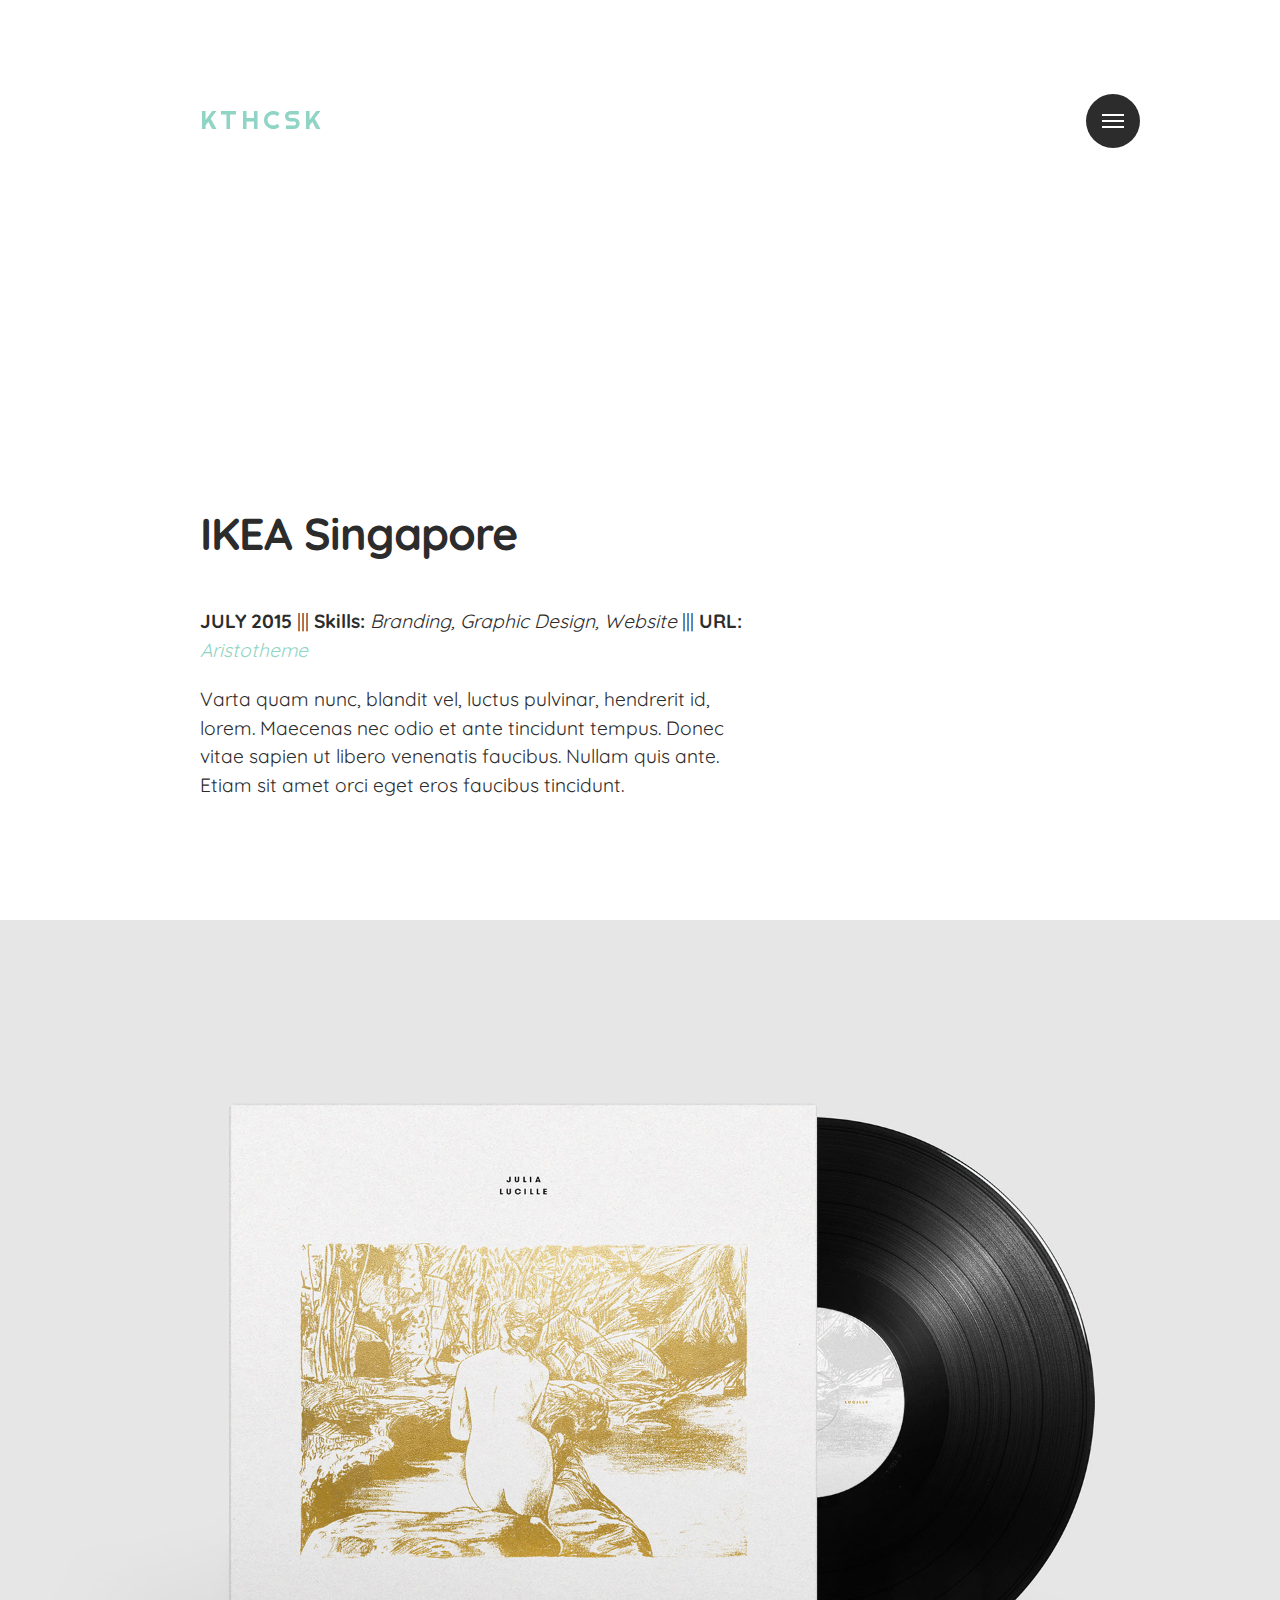
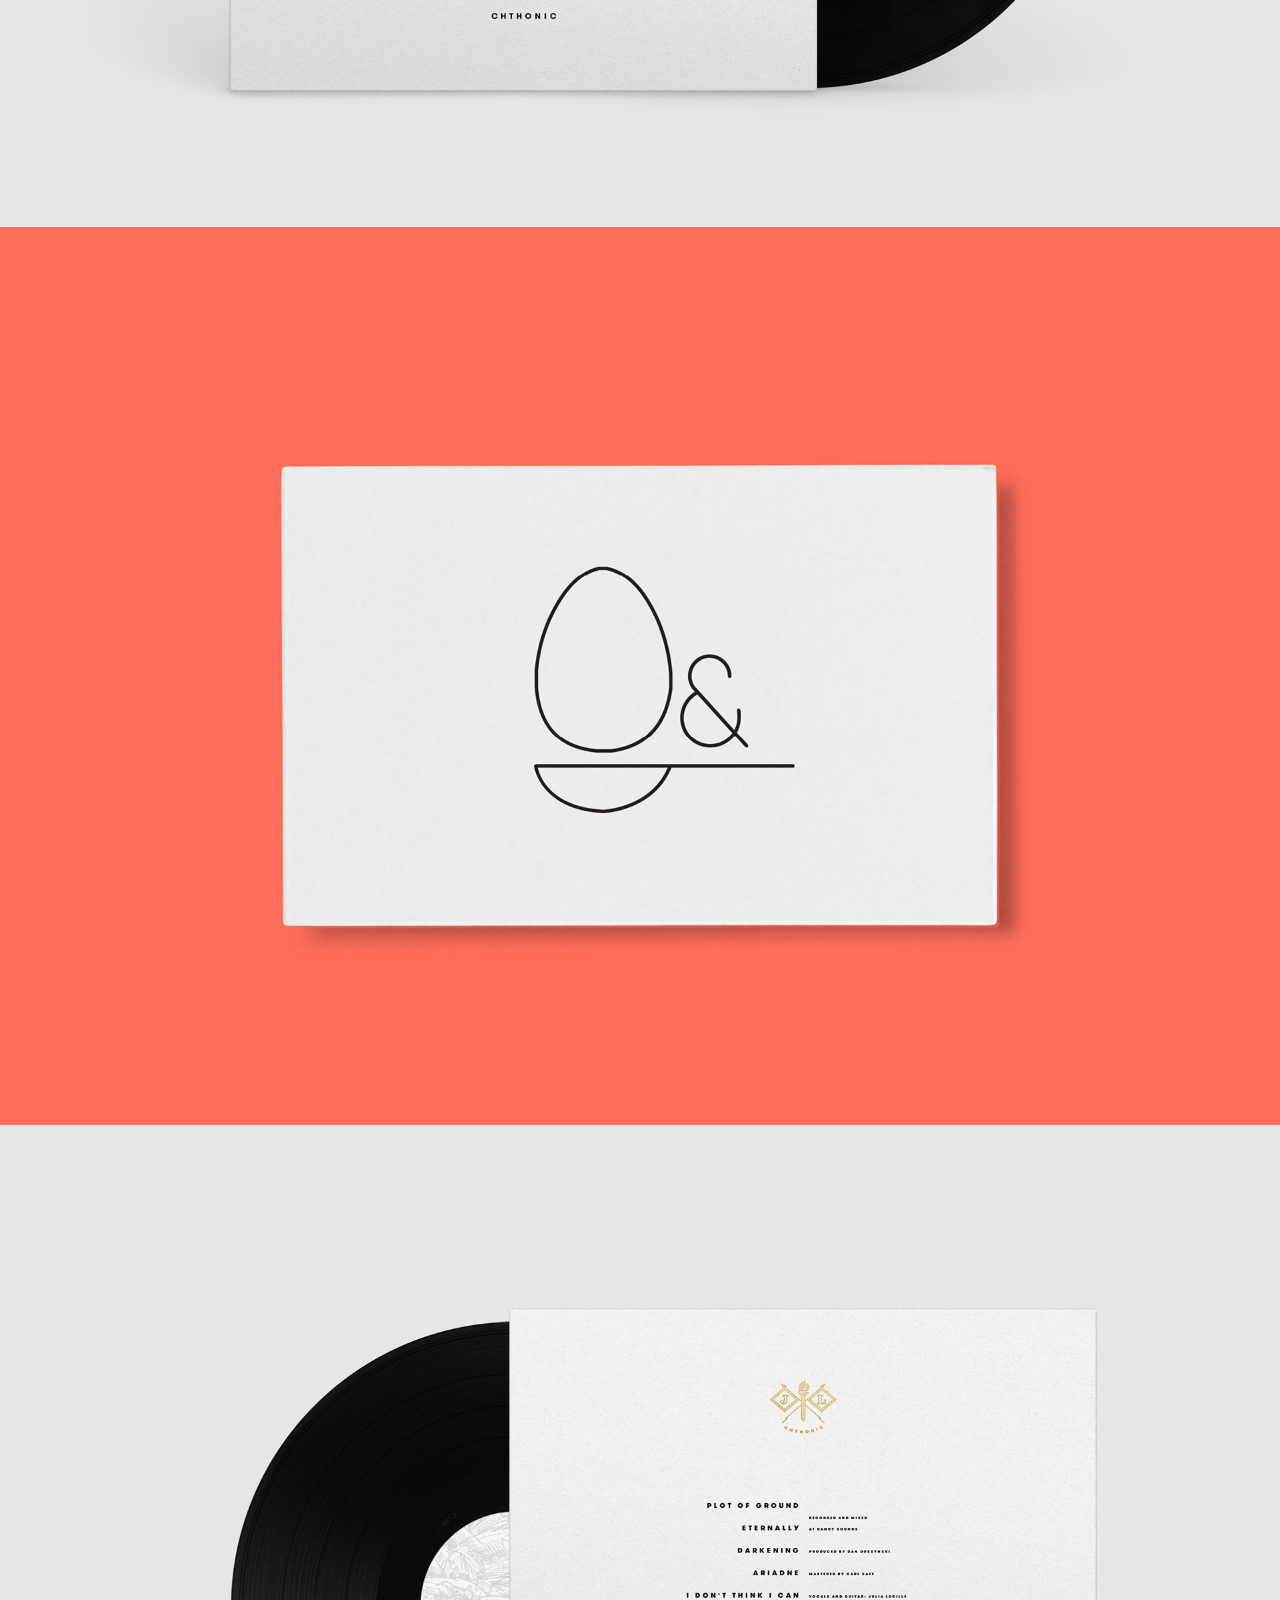
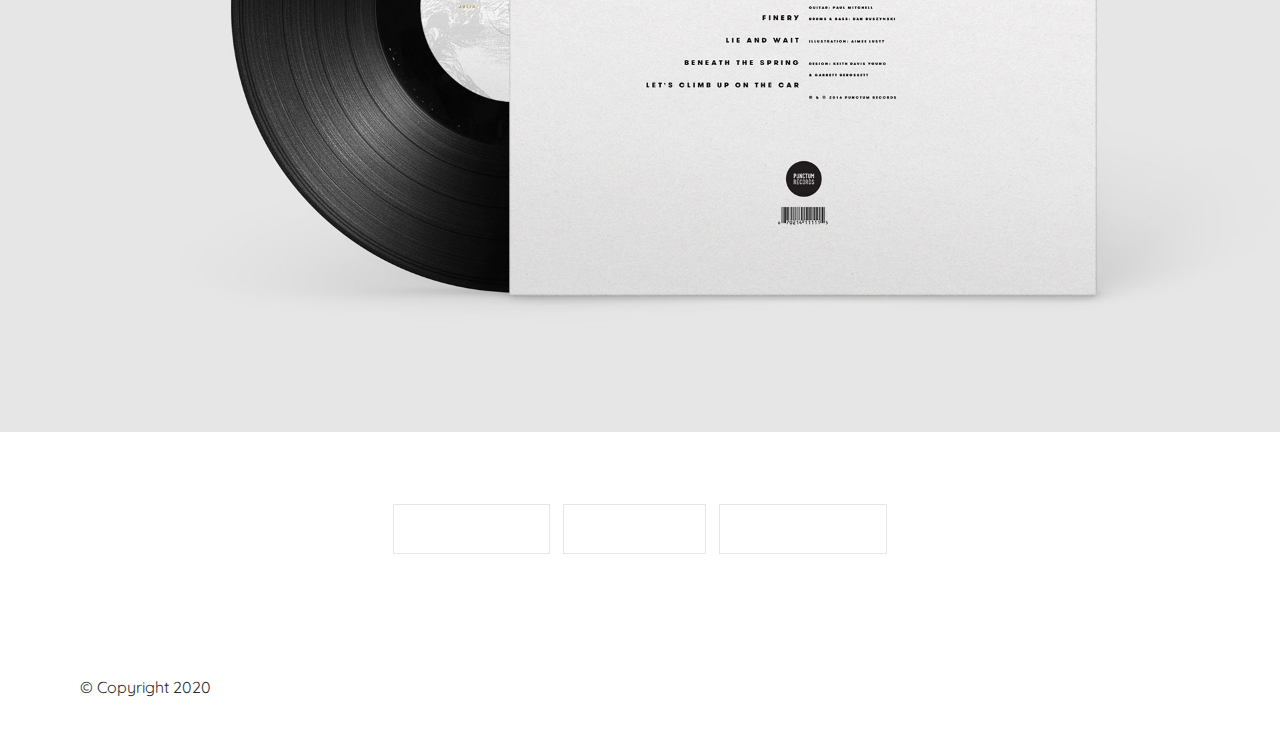
==== src/portfolio-item.html @ c55c7f25 "first commit" ====
<!DOCTYPE html>
<html lang="en" class="no-js">
<head>
<meta http-equiv="Content-Type" content="text/html; charset=utf-8" >
    <meta charset="utf-8" />
    <meta name="viewport" content="width=device-width" />
    <meta http-equiv="x-ua-compatible" content="ie=edge">
    <title>KTHCSK</title>
 
    <link rel="stylesheet" href="style.css" media="screen" />
   

    <link href='http://fonts.googleapis.com/css?family=Righteous&subset=latin,latin-ext' rel='stylesheet' type='text/css'>
    <link href='http://fonts.googleapis.com/css?family=Quicksand:300,400,700' rel='stylesheet' type='text/css'>

     <script src="../scripts/modernizr.js"></script>

</head>

<body>
    
    <a href="#cd-nav" class="cd-nav-trigger">Menu 
        <span class="cd-nav-icon"></span>

        <svg x="0px" y="0px" width="54px" height="54px" viewBox="0 0 54 54">
            <circle fill="transparent" stroke="#90D4C5" stroke-width="2" cx="27" cy="27" r="25" stroke-dasharray="157 157" stroke-dashoffset="157"></circle>
        </svg>
    </a>
        
    <div id="cd-nav" class="cd-nav">
        <div class="cd-navigation-wrapper">
            <div class="cd-half-block">


                <nav>
                    <ul class="cd-primary-nav">
                        <li><a href="index.html" class="selected">Inicio</a></li>
                        <li><a href="profile.html">Perfil</a></li>
                        <li><a href="https://drive.google.com/file/d/1GOvSmNRk6mUIWL-4ma3i3LP8NQF8wGAy/view?usp=sharing" target="_blank">Descargar CV</a></li>
                        <li><a href="#">Contacto</a></li>
                    </ul>
                </nav>
            </div><!-- .cd-half-block -->
            
            <div class="cd-half-block">
                <address>
                    <ul class="cd-contact-info">
                        <li><a href="mailto:csk.kath@gmail.com">csk.kath@gmail.com</a></li>
                        <li>+569 4041 0768</li>
                    </ul>
                    <ul class="cd-contact-socials">
                        <li><a href="https://www.linkedin.com/in/kthcsk/" target="_blank">LinkedIn</a></li>   
                        <li><a href="https://github.com/Kthcsk" target="_blank">Github</a></li>     
                    </ul>
                </address>
            </div> <!-- .cd-half-block -->
        </div> <!-- .cd-navigation-wrapper -->
    </div> <!-- .cd-nav -->

    <div class="site-container">

        <header class="site-header cf">
            <div class="site-title"><a href="index.html">KTHCSK</a></div>
            <div class="cf"></div>
        </header><!-- / .site-header -->

        <section class="site-content">

            <div class="page-desc">
                 <h1>IKEA Singapore</h1>
                <p><strong> JULY 2015</strong> ||| <strong>Skills:</strong> <i>Branding, Graphic Design, Website</i> ||| <strong>URL:</strong> <a href="#0"><i>Aristotheme</i></a></p>
                <p>Varta quam nunc, blandit vel, luctus pulvinar, hendrerit id, lorem. Maecenas nec odio et ante tincidunt tempus. Donec vitae sapien ut libero venenatis faucibus. Nullam quis ante. Etiam sit amet orci eget eros faucibus tincidunt. </p>
            </div>
            
            <article class="project">

                <div class="project-assets">
                    <div class="image">
                        <div data-picture>
                            <div data-src="../img/item-1.jpg"></div>
                            <div data-src="../img/item-1.jpg" data-media="(-webkit-min-device-pixel-ratio: 2),(min--moz-device-pixel-ratio: 2),(-o-min-device-pixel-ratio: 2/1),(min-device-pixel-ratio: 2),(min-resolution: 192dpi),(min-resolution: 2dppx)"></div>
                            <!--[if (lt IE 9) & (!IEMobile)]>
                                <div data-src="../img/item-1.jpg"></div>
                            <![endif]-->
                            <noscript>
                                <img src="../img/item-1.jpg" alt="" />
                            </noscript>
                        </div>
                    </div>
                    <div class="image">
                        <div data-picture>
                            <div data-src="../img/item-2.jpg"></div>
                            <div data-src="../img/item-2.jpg" data-media="(-webkit-min-device-pixel-ratio: 2),(min--moz-device-pixel-ratio: 2),(-o-min-device-pixel-ratio: 2/1),(min-device-pixel-ratio: 2),(min-resolution: 192dpi),(min-resolution: 2dppx)"></div>
                            <!--[if (lt IE 9) & (!IEMobile)]>
                                <div data-src="../img/item-2.jpg"></div>
                            <![endif]-->
                            <noscript>
                                <img src="../img/item-2.jpg" alt="" />
                            </noscript>
                        </div>
                    </div>
                    <div class="image">
                        <div data-picture>
                            <div data-src="../img/item-3.jpg"></div>
                            <div data-src="../img/item-3.jpg" data-media="(-webkit-min-device-pixel-ratio: 2),(min--moz-device-pixel-ratio: 2),(-o-min-device-pixel-ratio: 2/1),(min-device-pixel-ratio: 2),(min-resolution: 192dpi),(min-resolution: 2dppx)"></div>
                            <!--[if (lt IE 9) & (!IEMobile)]>
                                <div data-src="../img/item-3.jpg"></div>
                            <![endif]-->
                            <noscript>
                                <img src="../img/item-3.jpg" alt="" />
                            </noscript>
                        </div>
                    </div>
                </div>         
            </article>
   
        <!--END .site-content-->
        </section>


 
        <nav role="navigation">
            <ul class="cd-pagination animated-buttons custom-icons">
                <li class="button"><a href="#0"><i>Anterior</i></a></li>
                <li class="button-main"><a href="#0"><i>Portafolio</i></a></li>
                <li class="button"><a href="#0"><i>Siguiente</i></a></li>

            </ul>
        </nav> <!-- cd-pagination-wrapper -->
 

         <footer class="site-footer cf">
            <p class="footer-text">© Copyright 2020 </p>
        </footer>


    <!--END .site-container-->
    </div>

    <script src="../scripts/jquery-2.1.4.min.js"></script>
    <script src="../scripts/jquery.fitvids.js"></script>
    <script src="../scripts/jquery.imagesloaded.min.js"></script>
    <script src="../scripts/main.js"></script>  
 

</body>
</html>
---- src/style.css ----
html, body, div, span, applet, object, iframe, h1, h2, h3, h4, h5, h6, p, blockquote, pre, a, abbr, acronym, address, big, cite, code, del, dfn, em, font, img, ins, kbd, q, s, samp, small, strike, strong, sub, sup, tt, var, b, u, i, center, dl, dt, dd, ol, ul, li, fieldset, form, label, legend, table, caption, tbody, tfoot, thead, tr, th, td { margin: 0; padding: 0; border: 0; outline: 0; font-size: 100%; vertical-align: baseline; background: transparent; } body { line-height: 1; } ol, ul { list-style: none; } blockquote, q { quotes: none; } blockquote:before, blockquote:after, q:before, q:after { content: ''; content: none; } :focus { outline: 0; } ins { text-decoration: none; } del { text-decoration: line-through; } table { border-collapse: collapse; border-spacing: 0; }

.cf:before, .cf:after { content: " "; display: table; } .cf:after { clear: both; }

/*=================================*/
/* Main Styles
/*=================================*/

* { box-sizing: border-box; }
html {
    font-family: sans-serif; /* 1 */
    -ms-text-size-adjust: 100%; /* 2 */
    -webkit-text-size-adjust: 100%; /* 2 */
}
body {
    background: #FFFFFF;
    color: #2c2c2c;
    font-family: 'quicksand', Arial, sans-serif;
    font-size: 18px;
    line-height: 1.65;
    opacity: 0;
    overflow-x: hidden;
    transition: opacity 0.25s ease-in 0.1s;
    word-wrap: break-word;
    -webkit-text-size-adjust: none;
}
body.loaded,
.no-js body {
    opacity: 1;
}
a, a:visited {
    color: #90D4C5;
    text-decoration: none;
    transition: color 0.1s ease-in-out;
}
a:hover, a:active {
    color: #2c2c2c;
    text-decoration: none;
}

h1,h2,h3 {
    font-weight: bold;
    line-height: 1.5;
}
h1 {
    font-size: 2.2rem;
    letter-spacing: -1px;
    margin: 0 0 40px;
}

h2 {
    font-size: 1.8rem;
    margin: 0;
}

h3 {
    font-size: 1.4rem;
}

h4 {
    font-size: 1.2rem;
}

h5 {
    font-size: 1rem;
}

h6 {
    font-size: .8rem;
}

h3,
h4,
h5,
h6 {
    text-transform: uppercase;
    margin: 0 0 10px;
}
h4,
h5,
h6 {
   font-weight: normal;
}
p,li {
    font-weight: 400;
    font-size: 1.2rem;
    line-height: 1.5;
    margin: 0 0 20px;
}
small {
    font-weight: 300;
    font-size: 1rem;
    color: #747474
}
img {
    height: auto;
    max-width: 100%;
    vertical-align: bottom;
}

hr{
    border: 0;
    height: 4px;
    margin: 40px 0;
    background: #000;
}

pre,
code,
samp {
    font-family: "quicksand", Consolas, monospace;
    font-size: inherit;
}

pre,
code {
    background-color: #eee;
    border-radius: 3px;
}

pre {
    margin-top: 0;
    margin-bottom: 1rem;
    overflow-x: scroll;
    padding: 1rem;
}

.example {
  border-bottom-left-radius: 0;
  border-bottom-right-radius: 0;
  background-color: #fafafa;
  position: relative;
  padding: 2rem 1rem;
}

.example-title {
  position: absolute;
  top: 0;
  right: 0;
  background-color: #eee;
  padding: 0 1rem;
  border-top-right-radius: 3px;
  border-bottom-left-radius: 3px;
}
.example + pre {
  border-top-left-radius: 0;
  border-top-right-radius: 0;
  /*border: 1px solid #ccc;*/
  /*border-top: 0;*/
}
pre {
  margin-bottom: 2rem;
}

/*===== Titles =====*/
.site-title {
    font-family: 'Righteous',helvetica,sans-serif;
    font-size: 26px;
    color: #90D4C5;
    line-height: 1.5em;
    position: relative;
    z-index: 12;
    letter-spacing: 4px;
    margin-bottom: 120px;
}
.site-title a {
    position: fixed;
}
.site-title a,
.site-title a:visited { color: #90D4C5; }
.site-title a:hover,
.site-title a:active {
    color: #90D4C5;
    opacity: 0.8;
}
.site-title div { display: inline; }
.site-tagline {
    clear: both;
    margin-bottom: 40px;
    width: 100%;
}
.site-tagline p {
    color: #2c2c2c;
    font-size: 21px;
    text-align: left;
    width: 90%;
}
.site-tagline a,
.site-tagline a:visited { color: #90D4C5; }
.site-tagline a:hover {
    color: #2c2c2c;
}
/*=================================*/
/* Language Styles
/*=================================*/
.languages {
    position: relative;
    z-index: 1;
    float: right;
    -webkit-transition: -webkit-transform 0.5s;
    -moz-transition: -moz-transform 0.5s;
    transition: transform 0.5s;
}
.languages ul {
    list-style: none;
    margin: 0;
    padding: 0;
}
.languages ul li {
    display: inline-block;
    margin: 0;
}
.languages ul li a {
    color: #8e8e8e;
    font-weight: bold;
    font-size: 14px;
    line-height: 14px;
}
.languages ul li a:hover {
    color: #90D4C5; 
}

.languages ul li.active a {
    color: #2c2c2c;
}
/*=================================*/
/* Navigation Styles
/*=================================*/
.cd-nav-trigger {
    position: fixed;
    z-index: 999;
    right: 20px;
    top: 34px;
    height: 54px;
    width: 54px;
    background-color: #2c2c2c;
    border-radius: 50%;
    /* image replacement */
    overflow: hidden;
    text-indent: 100%;
    white-space: nowrap;
    -webkit-transition: -webkit-transform 0.5s;
    -moz-transition: -moz-transform 0.5s;
    transition: transform 0.5s;
}
.cd-nav-trigger .cd-nav-icon {
    /* icon created in CSS */
    position: absolute;
    z-index: 12;
    left: 50%;
    top: 50%;
    bottom: auto;
    right: auto;
    -webkit-transform: translateX(-50%) translateY(-50%);
    -moz-transform: translateX(-50%) translateY(-50%);
    -ms-transform: translateX(-50%) translateY(-50%);
    -o-transform: translateX(-50%) translateY(-50%);
    transform: translateX(-50%) translateY(-50%);
    width: 22px;
    height: 2px;
    background-color: #ffffff;
}
.cd-nav-trigger .cd-nav-icon::before, .cd-nav-trigger .cd-nav-icon:after {
    /* upper and lower lines of the menu icon */
    content: '';
    position: absolute;
    top: 0;
    right: 0;
    width: 100%;
    height: 100%;
    background-color: inherit;
    /* Force Hardware Acceleration in WebKit */
    -webkit-transform: translateZ(0);
    -moz-transform: translateZ(0);
    -ms-transform: translateZ(0);
    -o-transform: translateZ(0);
    transform: translateZ(0);
    -webkit-backface-visibility: hidden;
    backface-visibility: hidden;
    -webkit-transition: -webkit-transform 0.5s, width 0.5s, top 0.3s;
    -moz-transition: -moz-transform 0.5s, width 0.5s, top 0.3s;
    transition: transform 0.5s, width 0.5s, top 0.3s;
}
.cd-nav-trigger .cd-nav-icon::before {
    -webkit-transform-origin: right top;
    -moz-transform-origin: right top;
    -ms-transform-origin: right top;
    -o-transform-origin: right top;
    transform-origin: right top;
    -webkit-transform: translateY(-6px);
    -moz-transform: translateY(-6px);
    -ms-transform: translateY(-6px);
    -o-transform: translateY(-6px);
    transform: translateY(-6px);
}
.cd-nav-trigger .cd-nav-icon::after {
    -webkit-transform-origin: right bottom;
    -moz-transform-origin: right bottom;
    -ms-transform-origin: right bottom;
    -o-transform-origin: right bottom;
    transform-origin: right bottom;
    -webkit-transform: translateY(6px);
    -moz-transform: translateY(6px);
    -ms-transform: translateY(6px);
    -o-transform: translateY(6px);
    transform: translateY(6px);
}
.no-touch .cd-nav-trigger:hover .cd-nav-icon::after {
    top: 2px;
}
.no-touch .cd-nav-trigger:hover .cd-nav-icon::before {
    top: -2px;
}
.cd-nav-trigger svg {
    position: absolute;
    top: 0;
    left: 0;
}
.cd-nav-trigger circle {
    /* circle border animation */
    -webkit-transition: stroke-dashoffset 0.4s 0s;
    -moz-transition: stroke-dashoffset 0.4s 0s;
    transition: stroke-dashoffset 0.4s 0s;
}
.navigation-is-open .cd-nav-trigger {
    /* rotate trigger when navigation becomes visible */
    -webkit-transform: rotate(180deg);
    -moz-transform: rotate(180deg);
    -ms-transform: rotate(180deg);
    -o-transform: rotate(180deg);
    transform: rotate(180deg);
}
.navigation-is-open .cd-nav-trigger .cd-nav-icon::after,
.navigation-is-open .cd-nav-trigger .cd-nav-icon::before {
    /* animate arrow --> from hamburger to arrow */
    width: 50%;
    -webkit-transition: -webkit-transform 0.5s, width 0.5s;
    -moz-transition: -moz-transform 0.5s, width 0.5s;
    transition: transform 0.5s, width 0.5s;
}
.navigation-is-open .cd-nav-trigger .cd-nav-icon::before {
    -webkit-transform: rotate(45deg);
    -moz-transform: rotate(45deg);
    -ms-transform: rotate(45deg);
    -o-transform: rotate(45deg);
    transform: rotate(45deg);
}
.navigation-is-open .cd-nav-trigger .cd-nav-icon::after {
    -webkit-transform: rotate(-45deg);
    -moz-transform: rotate(-45deg);
    -ms-transform: rotate(-45deg);
    -o-transform: rotate(-45deg);
    transform: rotate(-45deg);
}
.no-touch .navigation-is-open .cd-nav-trigger:hover .cd-nav-icon::after, .no-touch .navigation-is-open .cd-nav-trigger:hover .cd-nav-icon::before {
    top: 0;
}
.navigation-is-open .cd-nav-trigger circle {
    stroke-dashoffset: 0;
    -webkit-transition: stroke-dashoffset 0.4s 0.3s;
    -moz-transition: stroke-dashoffset 0.4s 0.3s;
    transition: stroke-dashoffset 0.4s 0.3s;
}
.cd-nav {
    position: fixed;
    z-index: 12;
    top: 0;
    left: 0;
    height: 100%;
    width: 100%;
    background-color: #2c2c2c;
    visibility: hidden;
    -webkit-transition: visibility 0s 0.7s;
    -moz-transition: visibility 0s 0.7s;
    transition: visibility 0s 0.7s;
}
.cd-nav .cd-navigation-wrapper {
    /* all navigation content */
    padding: 20px;
    height: 100%;
    overflow-y: auto;
    -webkit-overflow-scrolling: touch;
   
    /* Force Hardware Acceleration in WebKit */
    -webkit-transform: translateZ(0);
    -moz-transform: translateZ(0);
    -ms-transform: translateZ(0);
    -o-transform: translateZ(0);
    transform: translateZ(0);
    -webkit-backface-visibility: hidden;
    backface-visibility: hidden;
    -webkit-transform: translateX(-50%);
    -moz-transform: translateX(-50%);
    -ms-transform: translateX(-50%);
    -o-transform: translateX(-50%);
    transform: translateX(-50%);
    -webkit-transition: -webkit-transform 0.7s;
    -moz-transition: -moz-transform 0.7s;
    transition: transform 0.7s;
    -webkit-transition-timing-function: cubic-bezier(0.86, 0.01, 0.77, 0.78);
    -moz-transition-timing-function: cubic-bezier(0.86, 0.01, 0.77, 0.78);
    transition-timing-function: cubic-bezier(0.86, 0.01, 0.77, 0.78);
}
.navigation-is-open .cd-nav {
    visibility: visible;
    -webkit-transition: visibility 0s 0s;
    -moz-transition: visibility 0s 0s;
    transition: visibility 0s 0s;
}
.navigation-is-open .cd-nav .cd-navigation-wrapper {
    -webkit-transform: translateX(0);
    -moz-transform: translateX(0);
    -ms-transform: translateX(0);
    -o-transform: translateX(0);
    transform: translateX(0);
    -webkit-transition: -webkit-transform 0.5s;
    -moz-transition: -moz-transform 0.5s;
    transition: transform 0.5s;
    -webkit-transition-timing-function: cubic-bezier(0.82, 0.01, 0.77, 0.78);
    -moz-transition-timing-function: cubic-bezier(0.82, 0.01, 0.77, 0.78);
    transition-timing-function: cubic-bezier(0.82, 0.01, 0.77, 0.78);
}
 
.cd-nav .cd-primary-nav {
    margin-top: 90px;
}
.cd-nav .cd-primary-nav a {
    font-size: 21px;
    display: inline-block;
}
.cd-nav .cd-primary-nav a.selected {
    color: #ffffff;
}
.no-touch .cd-nav .cd-primary-nav a:hover {
    color: #ffffff;
}
.cd-nav .cd-contact-info {
    margin-top: 20px;
    margin-bottom: 20px;
}
.cd-nav .cd-contact-info li {
    margin-bottom: 0.5em;
    line-height: 1.2;
    color: rgba(255, 255, 255, 0.3);
}
.cd-nav .cd-contact-info a {
    color: #ffffff;
    color: rgba(255, 255, 255, 0.3);
}
.cd-nav .cd-contact-info a:hover {
    color: #ffffff;
    color: rgba(255, 255, 255, 1);
}
.cd-nav .cd-contact-info span {
    display: block;
}
.cd-nav .cd-contact-info li, 
.cd-nav .cd-contact-info a, 
.cd-nav .cd-contact-info span {
    font-size: 18px;
}

.cd-nav .cd-contact-socials li {
    line-height: 1.8;
}
.cd-nav .cd-contact-socials a {
    color: rgba(255, 255, 255, 0.3);
    text-transform: uppercase;
    letter-spacing: 2px;
    font-size: 16px
}
.cd-nav .cd-contact-socials a:hover {
    color: #fff;
}
.no-js main {
    height: auto;
    overflow: visible;
}

.no-js .cd-nav {
    position: static;
    visibility: visible;
}
.no-js .cd-nav .cd-navigation-wrapper {
    height: auto;
    overflow: visible;
    padding: 100px 5%;
    -webkit-transform: translateX(0);
    -moz-transform: translateX(0);
    -ms-transform: translateX(0);
    -o-transform: translateX(0);
    transform: translateX(0);
}
/*===== Projects Feed =====*/
.projects-feed {
    clear: both;
}
.projects-feed .project {
    background: #fff;
    opacity: 0;
    overflow: hidden;
    position: relative;
    transition: opacity 0.25s ease-in 0.1s;
    width: 100%;
}
.no-js .projects-feed .project,
.projects-feed .loaded {
    opacity: 1;
}
.projects-feed .project .overlay {
    background: #ffffff;
    background: rgba(255, 255, 255, 0.6);
    height: 100%;
    opacity: 0;
    position: absolute;
    top: 0; right: 0; bottom: 0; left: 0;
    -webkit-transition: opacity 0.15s ease-in-out;
    transition: opacity 0.15s ease-in-out;
    width: 100%;
}
.no-touch .projects-feed .project a:hover .overlay {
    opacity: 1;
}
.projects-feed .project-content-container {
    position: relative;
    width: 100%;
    padding-bottom: 100%;
}
.projects-feed .project-content-container::before {
    border-left: 22px solid transparent;
    border-right: 22px solid transparent;
    border-bottom: 22px solid #fff;
    content: '';
    display: block;
    height: 0;
    margin: auto;
    position: absolute;
    top: -22px; left: 0; right: 0;
    width: 0;
}
.projects-feed .project-content {
    position: absolute;
    top: 0; right: 0; bottom: 0; left: 0;
    padding: 20px;
}
.table {
    display: table;
    height: 100%;
    width: 100%;
}
.table-cell {
    display: table-cell;
    height: 100%;
    width: 100%;
    vertical-align: middle;
}
.thumbnail-title {
    color: #2c2c2c;
    font-family: 'Righteous',helvetica,sans-serif;
    font-size: 21px;
    margin: 0 auto 10px auto;
    text-align: left;
    letter-spacing: 4px;
    text-transform:uppercase;
    max-width: 360px;
    width: 75%;
    word-wrap: break-word;
}
.thumbnail-description {
    color: #2c2c2c;
    font-family: 'quicksand', Arial, sans-serif;
    font-size: 16px;
    margin: 0 auto;
    max-height: 5em;
    max-width: 360px;
    text-align: left;
    width: 75%;
    text-transform: uppercase;
}
/*===== Project Assets =====*/
.thumb img {
    width: 100%;
    height: auto;
}
div.image,
div.audio,
div.video {
    text-align: center;
    transition: opacity 0.25s ease-in 0.1s;
}
.no-js div.image,
.no-js div.audio,
.no-js div.video,
div.loaded { opacity: 1; }
div.image img { width: 100%; }
 
.view {
    cursor: -webkit-zoom-in;
    cursor: -moz-zoom-in;
}
/*===== Project Content =====*/
.project-meta {
    font-family: 'quicksand', Arial, sans-serif;
    font-size: 14px;
    color: #BBBBBB;
    margin-top: 28px;
}
.project-meta > span::before {
    content: "\002F";
    margin: 0 5px 0 3px;
}
.project-meta > span:first-child::before { content: none; }
.project-meta a,
.project-meta a:visited {
    color: #BBBBBB;
    transition: opacity 0.2s ease-in-out;
}
.project-meta a:hover { color: #90D4C5; }
.project-meta .tags { margin-top: 17px; }
.project-meta .tags a { margin-left: 10px; }
.project-meta .tags a:first-child { margin-left: 0; }

/*===== Paginations =====*/
nav[role="navigation"] {
  text-align: center;
}

.cd-pagination {
  margin: 2em auto 2em;
  text-align: center;
}
.cd-pagination li {
  /* hide numbers on small devices */
  display: none;
  margin: 0 .2em;
}
.cd-pagination li.button {
  /* make sure prev next buttons are visible */
  display: inline-block;
}
.cd-pagination a, .cd-pagination span {
  display: inline-block;
  -webkit-user-select: none;
  -moz-user-select: none;
  -ms-user-select: none;
  user-select: none;
  /* use padding and font-size to change buttons size */
  padding: .6em .8em;
  font-size: 18p
  x;

}
.cd-pagination a {
  border: 1px solid #e6e6e6;
}
.no-touch .cd-pagination a:hover {
  background-color: #f2f2f2;
}
.cd-pagination a:active {
  /* click effect */
  -webkit-transform: scale(0.9);
  -moz-transform: scale(0.9);
  -ms-transform: scale(0.9);
  -o-transform: scale(0.9);
  transform: scale(0.9);
}
.cd-pagination a.disabled {
  /* button disabled */
  color: rgba(46, 64, 87, 0.4);
  pointer-events: none;
}
.cd-pagination a.disabled::before, .cd-pagination a.disabled::after {
  opacity: .4;
}
.cd-pagination .button:first-of-type a::before {
  content: '\00ab  ';
}
.cd-pagination .button:last-of-type a::after {
  content: ' \00bb';
}
.cd-pagination .current {
  /* selected number */
  background-color: #90D4C5;
  border-color: #90D4C5;
  color: #ffffff;
  pointer-events: none;
}
@media only screen and (min-width: 768px) {
  .cd-pagination li {
    display: inline-block;
  }
}
@media only screen and (min-width: 1170px) {
  .cd-pagination {
    margin: 4em auto 4em;
  }
}

.cd-pagination.custom-icons .button a {
  position: relative;

}
.cd-pagination.custom-icons .button:first-of-type a {
  padding-left: 2.4em;
}
.cd-pagination.custom-icons .button:last-of-type a {
  padding-right: 2.4em;
}
.cd-pagination.custom-icons .button:first-of-type a::before,
.cd-pagination.custom-icons .button:last-of-type a::after {
  content: '';
  position: absolute;
  display: inline-block;
  /* set size for custom icons */
  width: 16px;
  height: 16px;
  top: 50%;
  /* set margin-top = icon height/2 */
  margin-top: -8px;
  background: transparent url("img/cd-icon-arrow.svg") no-repeat center center;
}

.cd-pagination.custom-icons .button-main a {
  background: transparent url("img/portfolio-icon.svg") no-repeat center center;
}

.cd-pagination.custom-icons .button-main a:hover {
  background: transparent url("img/portfolio-icon.svg") no-repeat center center;
  border:1px solid #2c2c2c;
  -webkit-transition: border 1s;
  -moz-transition: border 1s;
  transition: border 1s;
}

.cd-pagination.custom-icons .button:first-of-type a::before {
  left: .8em;
}
.cd-pagination.custom-icons .button:last-of-type a::after {
  right: .8em;
  -webkit-transform: rotate(180deg);
  -moz-transform: rotate(180deg);
  -ms-transform: rotate(180deg);
  -o-transform: rotate(180deg);
  transform: rotate(180deg);
}

.cd-pagination.animated-buttons a, 
.cd-pagination.animated-buttons span {
  padding: 0 1.4em;
  height: 50px;
  line-height: 50px;
  overflow: hidden;
}
.cd-pagination.animated-buttons .button a {
  position: relative;
  padding: 0 2em;
}
.cd-pagination.animated-buttons .button:first-of-type a::before,
.cd-pagination.animated-buttons .button:last-of-type a::after {
  left: 50%;
  -webkit-transform: translateX(-50%);
  -moz-transform: translateX(-50%);
  -ms-transform: translateX(-50%);
  -o-transform: translateX(-50%);
  transform: translateX(-50%);
  right: auto;
  -webkit-transition: -webkit-transform 0.3s;
  -moz-transition: -moz-transform 0.3s;
  transition: transform 0.3s;
}
.cd-pagination.animated-buttons .button:last-of-type a::after {
  -webkit-transform: translateX(-50%) rotate(180deg);
  -moz-transform: translateX(-50%) rotate(180deg);
  -ms-transform: translateX(-50%) rotate(180deg);
  -o-transform: translateX(-50%) rotate(180deg);
  transform: translateX(-50%) rotate(180deg);
}
.cd-pagination.animated-buttons i {
  display: block;
  height: 100%;
  -webkit-transform: translateY(100%);
  -moz-transform: translateY(100%);
  -ms-transform: translateY(100%);
  -o-transform: translateY(100%);
  transform: translateY(100%);
  -webkit-transition: -webkit-transform 0.3s;
  -moz-transition: -moz-transform 0.3s;
  transition: transform 0.3s;
  font-style: normal;

}

.no-touch .cd-pagination.animated-buttons .button a:hover i {
  -webkit-transform: translateY(0);
  -moz-transform: translateY(0);
  -ms-transform: translateY(0);
  -o-transform: translateY(0);
  transform: translateY(0);
}

.no-touch .cd-pagination.animated-buttons .button:first-of-type a:hover::before {
  -webkit-transform: translateX(-50%) translateY(-50px);
  -moz-transform: translateX(-50%) translateY(-50px);
  -ms-transform: translateX(-50%) translateY(-50px);
  -o-transform: translateX(-50%) translateY(-50px);
  transform: translateX(-50%) translateY(-50px);
}

.no-touch .cd-pagination.animated-buttons .button:last-of-type a:hover::after {
  -webkit-transform: translateX(-50%) rotate(180deg) translateY(50px);
  -moz-transform: translateX(-50%) rotate(180deg) translateY(50px);
  -ms-transform: translateX(-50%) rotate(180deg) translateY(50px);
  -o-transform: translateX(-50%) rotate(180deg) translateY(50px);
  transform: translateX(-50%) rotate(180deg) translateY(50px);
}

/*===== Footer =====*/
.site-footer { padding: 40px 200px;}

/*=================================*/
/* Structure
/*=================================*/

.site-container {
    margin: 0 auto;
}
.site-header,
.page-desc {
    padding: 40px 20px;
    width: 100%;
}

.page-desc img {
    margin:40px 0;
}
.page-desc ul {
  margin: 60px 0;
}
.page-desc  li {
  list-style-type: disc;
  margin-left: 60px;
}
.row {
    margin-top: 40px;
}
.site-content {
    clear: both;
}
.site-content figure{
    margin:0;
    padding: 0;
}
.site-footer { padding: 40px 20px; }
.right {
    float: right;
    margin: 0px 0px 40px 40px ;
}
.left {
    float: left;
    margin: 0px 40px 40px 0px ;
}

/*=================================*/
/* Grid System
/*=================================*/

.row {
  overflow: hidden;
}
.large-1, .large-2, .large-3, .large-4 {
    width: 100%;
    margin-bottom: 40px;
}
.large-1:nth-child(1n), .large-2:nth-child(1n), .large-3:nth-child(1n), .large-4:nth-child(1n) {
    float: left;
}
.large-1:last-child, .large-2:last-child, .large-3:last-child, .large-4:last-child{
    float: right;
}



/*=================================*/
/* Footer Styles
/*=================================*/
.site-footer {
    color: #2c2c2c;
    font-family: 'quicksand', Arial, sans-serif;
}
.site-footer p { margin: 0; font-size: 16px;display: inline;}
.site-footer a,
.site-footer a:visited { color: #2c2c2c; }
.site-footer a:hover { color: #90D4C5; } 

/*=================================*/
/* Media Queries
/*=================================*/



@media only screen and (min-width: 401px) {

    /*===== Titles =====*/
    .site-tagline p { 
        font-size: 28px;
    }
    /*===== Navigations =====*/
    .cd-nav-trigger {
        top: 34px;
        right: 40px;
    }
    .cd-nav .cd-navigation-wrapper {
        padding: 40px;
    }
    /*===== Projects =====*/
    .projects-feed .thumb,
    .projects-feed .project-content-container {
        float: left;
        width: 50%;
    }
    .projects-feed .project-content-container { padding-bottom: 50%; }
    .projects-feed .project:nth-child(2n) .thumb { float: right; }
    /* Thumb on the left */
    .projects-feed .project:nth-child(2n+1) .project-content-container::before {
        border-top: 22px solid transparent;
        border-left: none;
        border-bottom: 22px solid transparent;
        border-right: 22px solid #fff;
            left: -22px; top: 0; bottom: 0; right: initial;
    }
    /* Thumb on the right */
    .projects-feed .project:nth-child(2n) .project-content-container::before {
        border-top: 22px solid transparent;
        border-right: none;
        border-bottom: 22px solid transparent;
        border-left: 22px solid #fff;
        left: initial; top: 0; bottom: 0; right: -22px;
    }
    /*===== Footer =====*/
    .site-footer { padding: 40px }

}

@media only screen and (min-width: 600px) {

    /*===== Structures =====*/
    .site-header,
    .page-desc {
        padding: 60px;
    }
    .page-desc {
        width: 75%;
    }
    .page-desc h1,
    .page-desc h2,
    .page-desc h3{
        font-size: 2.8rem;
    }
    /*===== Titles =====*/
    .site-title {
        margin-bottom: 120px;
    }
    .site-tagline {
        margin-bottom: 60px;
    }
    .site-tagline p { 
        font-size: 36px;
    }
    /*===== Navigations =====*/
    .cd-nav-trigger {
        top: 52px;
        right: 60px;
    }
    .cd-nav .cd-navigation-wrapper {
        padding: 60px 59px 60px calc(1px + 59px);
    }
    .cd-nav .cd-navigation-wrapper::after {
        clear: both;
        content: "";
        display: table;
    }
    .cd-nav .cd-half-block {
        width: 50%;
        float: left;
    }
    .cd-nav .cd-primary-nav {
        margin-top: 160px;
    }
    .cd-nav .cd-primary-nav a {
        font-size: 36px;
    }
    .cd-nav .cd-contact-info {
        margin-top: 160px;
        margin-bottom: 80px;
        text-align: right;
    }
    .cd-nav .cd-contact-info li {
        margin-bottom: 2em;
    }
    .cd-nav .cd-contact-socials {
        text-align: right;
    }
    /*===== Blog =====*/
    .blog_item h1 {
        font-size: 2rem;
        width: 75%;
    }
    .blog_item h5 {
        font-size: 0.8rem;
    }
    .blog_item {
        padding: 100px 50px;
    }
    /*===== Footer =====*/
    .site-footer { padding: 40px 60px; }


}

@media only screen and (min-width: 801px) {

    /*===== Structures =====*/
    .site-header,
    .page-desc {
        padding: 80px;
    }
    .row {
        margin-top: 80px;
    }
    /*===== Titles =====*/
    .site-title {
        margin-bottom: 160px;
    }
    .site-tagline {
        margin-bottom: 80px;
    }
    .site-tagline p { 
        font-size: 42px;
    }
    /*===== Navigations =====*/
    .cd-nav-trigger {
        top: 74px;
        right: 80px;
    }
    .cd-nav .cd-navigation-wrapper {
        padding: 60px 79px 60px calc(1px + 79px);
    }
    .cd-nav .cd-primary-nav a {
        font-size: 42px;
    }
    .cd-nav .cd-contact-info li, 
    .cd-nav .cd-contact-info a, 
    .cd-nav .cd-contact-info span {
        font-size: 21px;
    }
    /*===== Footer =====*/
    .site-footer { padding: 40px 80px; }
    .footer-text { float: left; }
    .footer-misc { float: right; }
    /*===== Projects =====*/
    .thumbnail-title {
        font-size: 28px;
    }
    .is_page .projects-feed { margin-top: 150px; }
    .projects-feed .project { float: left; }
    .projects-feed .project:nth-child(3n+1),
    .projects-feed .project:nth-child(3n+3) {
        /*max-width: 800px;*/
        width: 66.6667%;
    }
    .projects-feed .project:nth-child(3n+2) {
        float: right;
        /*max-width: 400px;*/
        width: 33.3333%;
    }
    .projects-feed .project:nth-child(3n+1) .thumb { float: left; }
    .projects-feed .project:nth-child(3n+3) .thumb { float: right; }
    .projects-feed .project:nth-child(3n+2) .thumb,
    .projects-feed .project:nth-child(3n+2) .project-content-container {
        float: none;
        width: 100%;
    }
    .projects-feed .project:nth-child(3n+2) .project-content-container { padding-bottom: 100%; }
    /* Thumb on the left */
    .projects-feed .project:nth-child(3n+1) .project-content-container::before {
        border-top: 22px solid transparent;
        border-left: none;
        border-bottom: 22px solid transparent;
        border-right: 22px solid #fff;
            left: -22px; top: 0; bottom: 0; right: initial;
    }
    /* Thumb on the top */
    .projects-feed .project:nth-child(3n+2) .project-content-container::before {
        border-left: 22px solid transparent;
        border-top: none;
        border-right: 22px solid transparent;
        border-bottom: 22px solid #fff;
            left: 0; top: -22px; bottom: initial; right: 0;
    }
    /* Thumb on the right */
    .projects-feed .project:nth-child(3n+3) .project-content-container::before {
        border-top: 22px solid transparent;
        border-right: none;
        border-bottom: 22px solid transparent;
        border-left: 22px solid #fff;
            left: initial; top: 0; bottom: 0; right: -22px;
    }
    /*===== Paginations =====*/

    /*===== Grid =====*/
    .large-1 {
      width: 100%;
    }

    .large-1:nth-child(1n) {
      float: left;
    }

    .large-1:last-child {
      float: right;
    }

    .large-2 {
      width: 40%;
    }

    .large-2:nth-child(1n) {
      float: left;
    }

    .large-2:last-child {
      float: right;
    }

    .large-3 {
      width: 30%;
    }

    .large-3:nth-child(1n) {
      float: left;
    }

    .large-3:last-child {
      float: right;
    }

    .large-4 {
      width: 20%;
    }

    .large-4:nth-child(1n) {
      float: left;
    }

    .large-4:last-child {
      float: right;
    }

    
}

@media only screen and (min-width: 1200px) {

    /*===== Structures =====*/
    .site-header,
    .page-desc {
        padding: 100px 200px;
    }
    .row {
        margin-top: 120px;
    }
    /*===== Titles =====*/
    .site-title {
        margin-bottom: 200px;
    }
    .site-tagline {
        margin-bottom: 100px;
        width: 75%;
    }
    .site-tagline p { 
        font-size: 48px;
    }
    .site-tagline h1 { 
        font-size: 3.2rem;
    }
    .site-tagline h5 { 
        font-size: 1.4rem;
    }
    /*===== Navigations =====*/
    .cd-nav-trigger {
        top: 94px;
        right: 140px;
    }
    .cd-nav .cd-navigation-wrapper {
        padding: 60px 140px 60px calc(58px + 140px);
    }
    .cd-nav .cd-primary-nav a {
        font-size: 54px;
    }
    .cd-nav .cd-contact-info li, 
    .cd-nav .cd-contact-info a, 
    .cd-nav .cd-contact-info span {
        font-size: 24px;
    }
    /*===== Projects =====*/
    .thumbnail-title {
        font-size: 36px;
    }
    /*===== Paginations =====*/

    /*===== Blog =====*/
    .blog_item h1 {
        width: 75%;
        font-size: 3.2rem;
    }
    .blog_item{
        padding: 200px;
    }
    .blog_item h5 {
        font-size: 1rem;
    }
    /*===== Main Styles =====*/
    h1 {
        font-size: 3.2rem;
    }

    h2 {
        font-size: 2.6rem;
    }

    h3 {
        font-size: 2.3rem;
    }

    h4 {
        font-size: 1.8rem;
    }

    h5 {
        font-size: 1.4rem;
    }

    h6 {
        font-size: 1rem;
    }

}
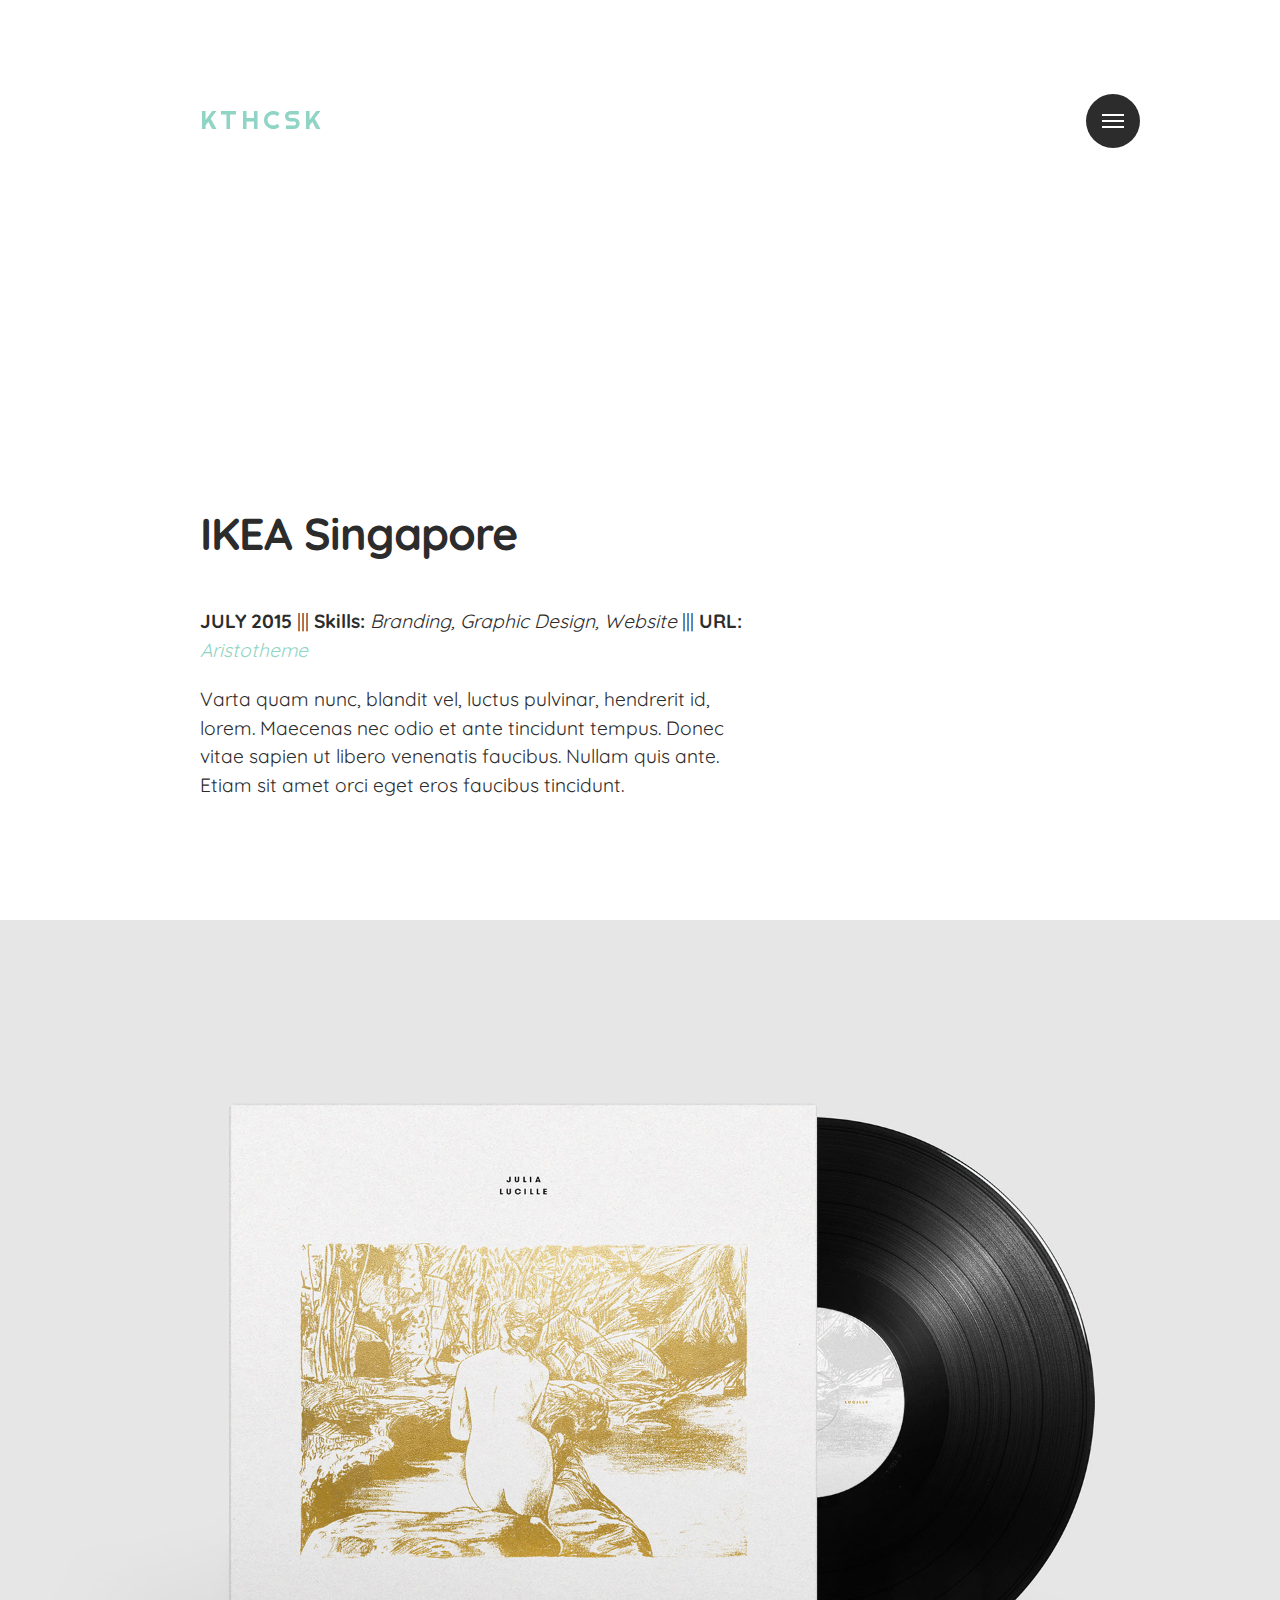
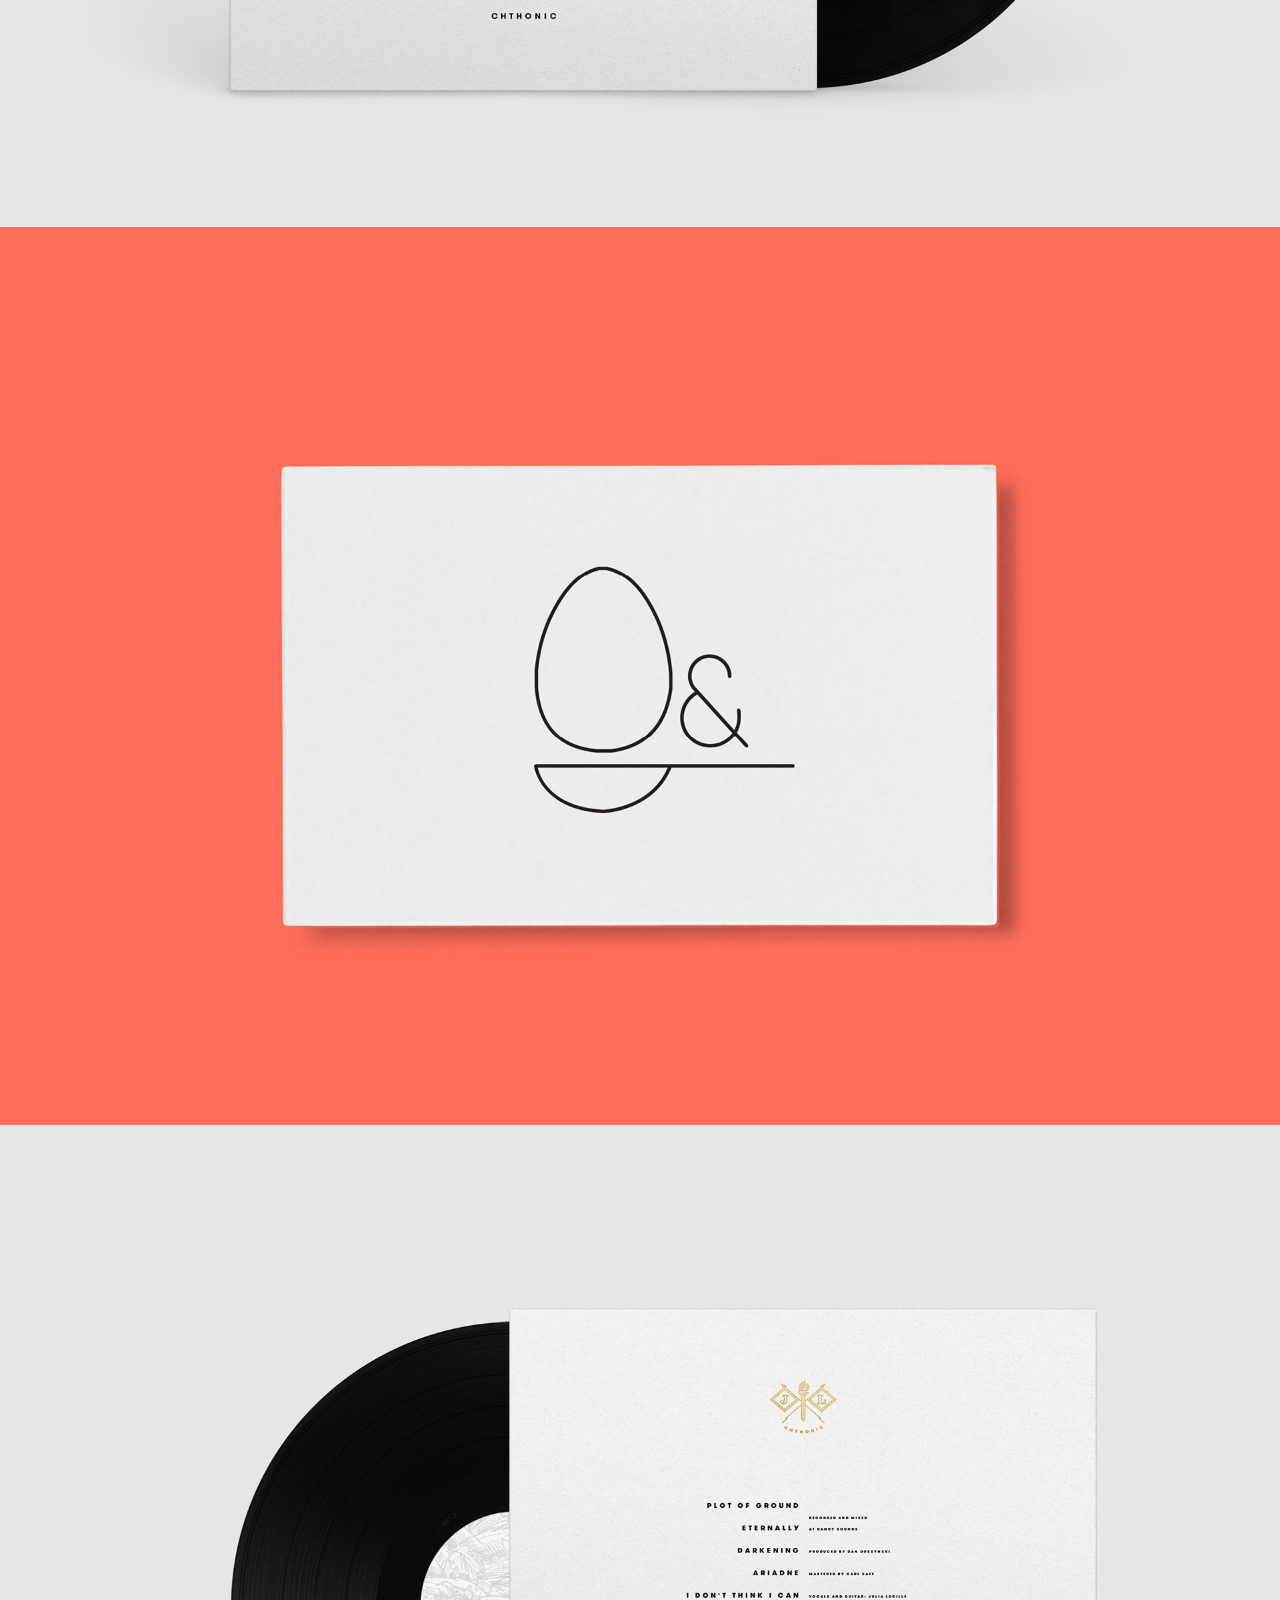
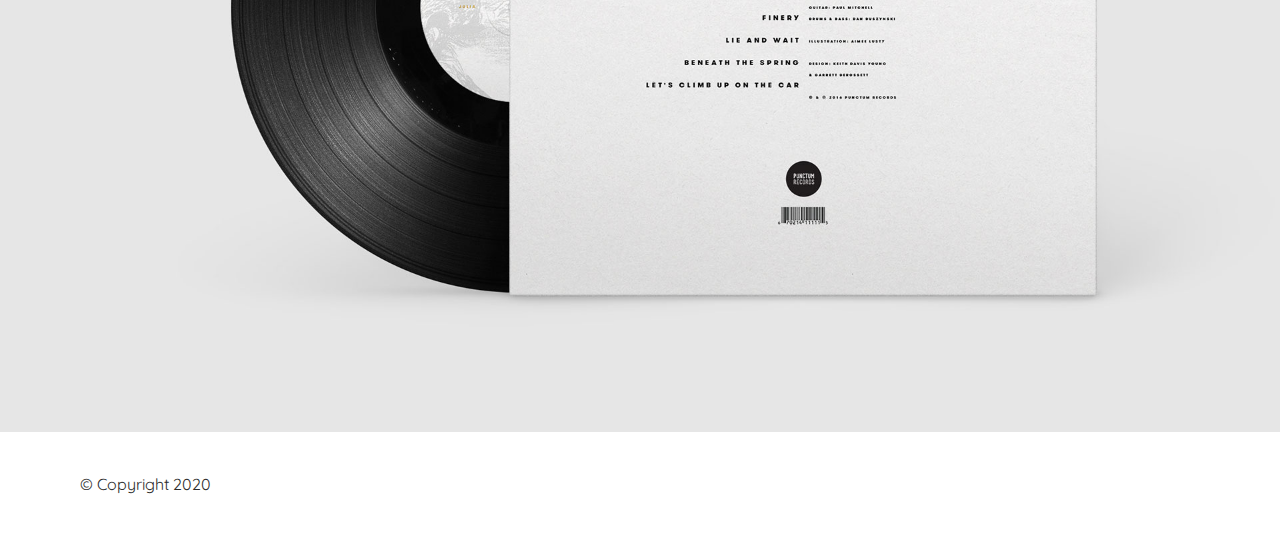
==== commit 4fddc146: "segundo commit" ====
--- a/src/portfolio-item.html
+++ b/src/portfolio-item.html
@@ -37,7 +37,6 @@
                         <li><a href="index.html" class="selected">Inicio</a></li>
                         <li><a href="profile.html">Perfil</a></li>
                         <li><a href="https://drive.google.com/file/d/1GOvSmNRk6mUIWL-4ma3i3LP8NQF8wGAy/view?usp=sharing" target="_blank">Descargar CV</a></li>
-                        <li><a href="#">Contacto</a></li>
                     </ul>
                 </nav>
             </div><!-- .cd-half-block -->
@@ -117,18 +116,6 @@
         <!--END .site-content-->
         </section>
 
-
- 
-        <nav role="navigation">
-            <ul class="cd-pagination animated-buttons custom-icons">
-                <li class="button"><a href="#0"><i>Anterior</i></a></li>
-                <li class="button-main"><a href="#0"><i>Portafolio</i></a></li>
-                <li class="button"><a href="#0"><i>Siguiente</i></a></li>
-
-            </ul>
-        </nav> <!-- cd-pagination-wrapper -->
- 
-
          <footer class="site-footer cf">
             <p class="footer-text">© Copyright 2020 </p>
         </footer>
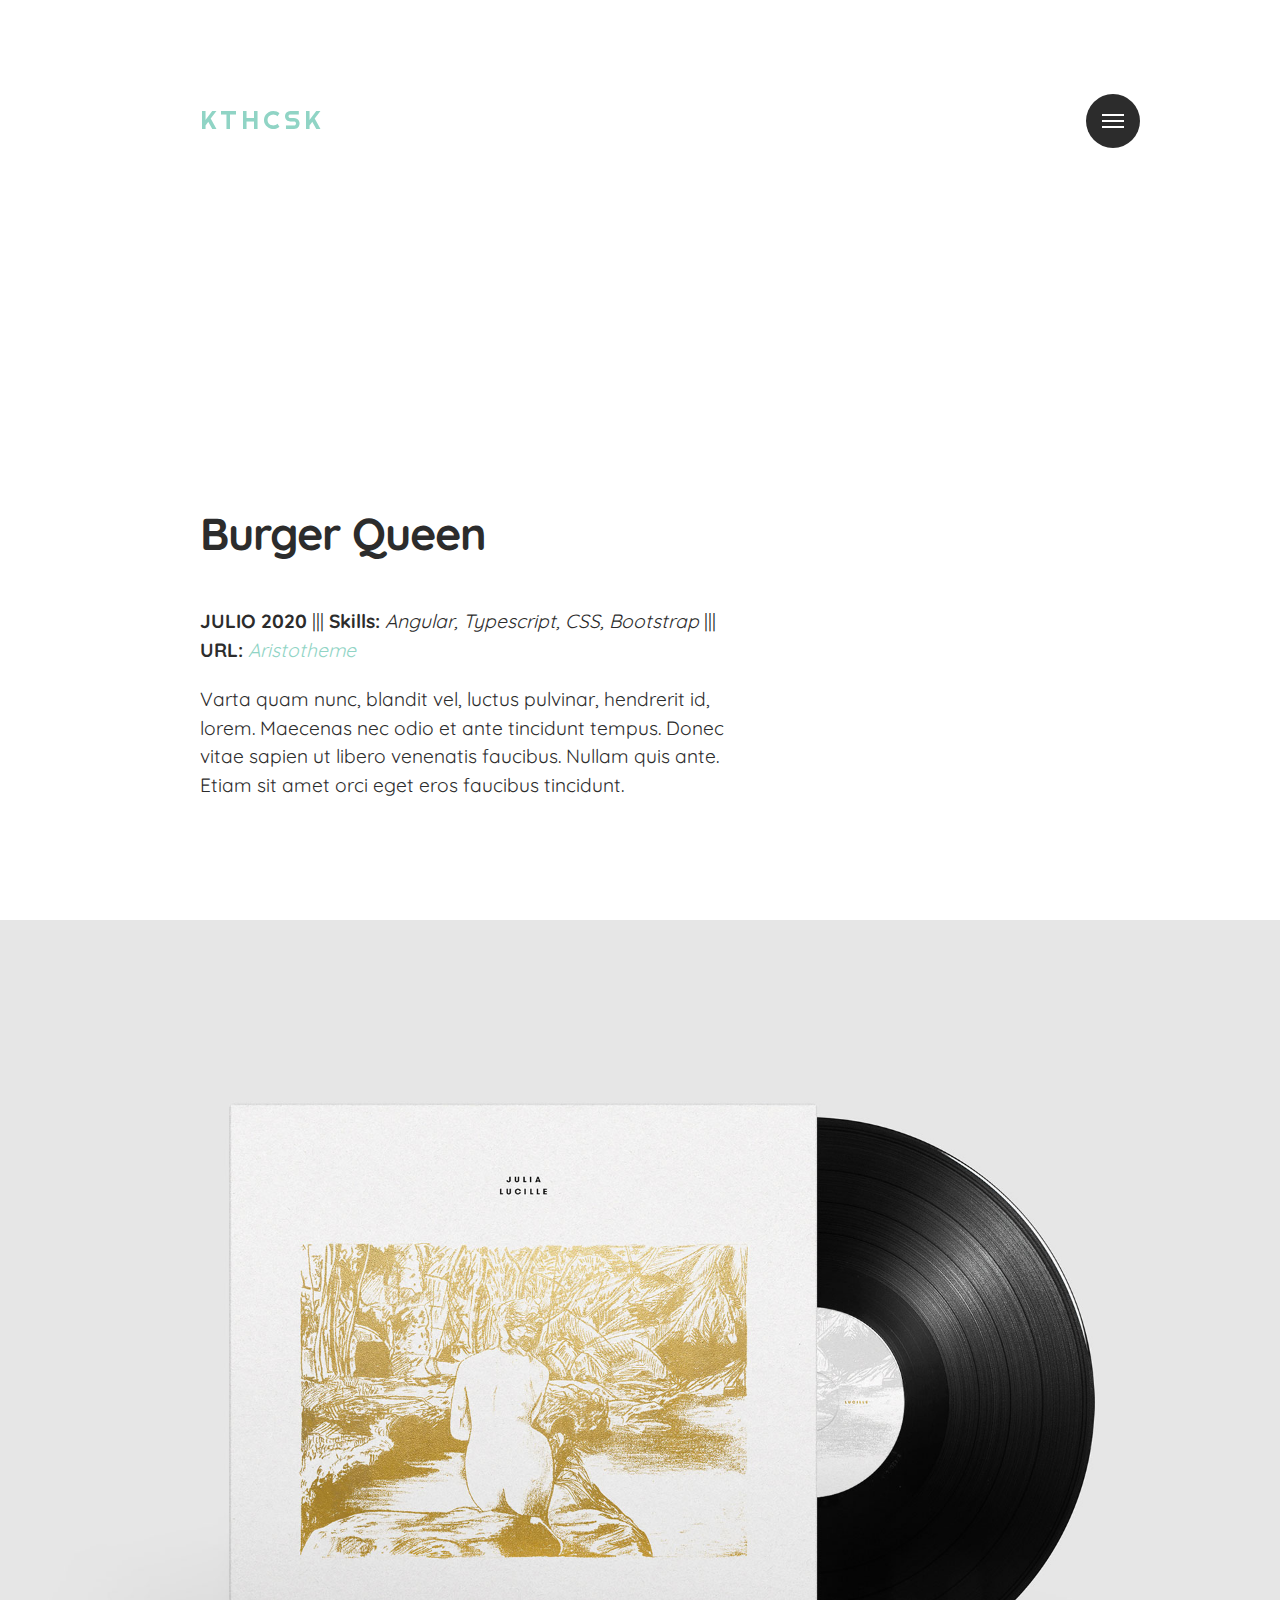
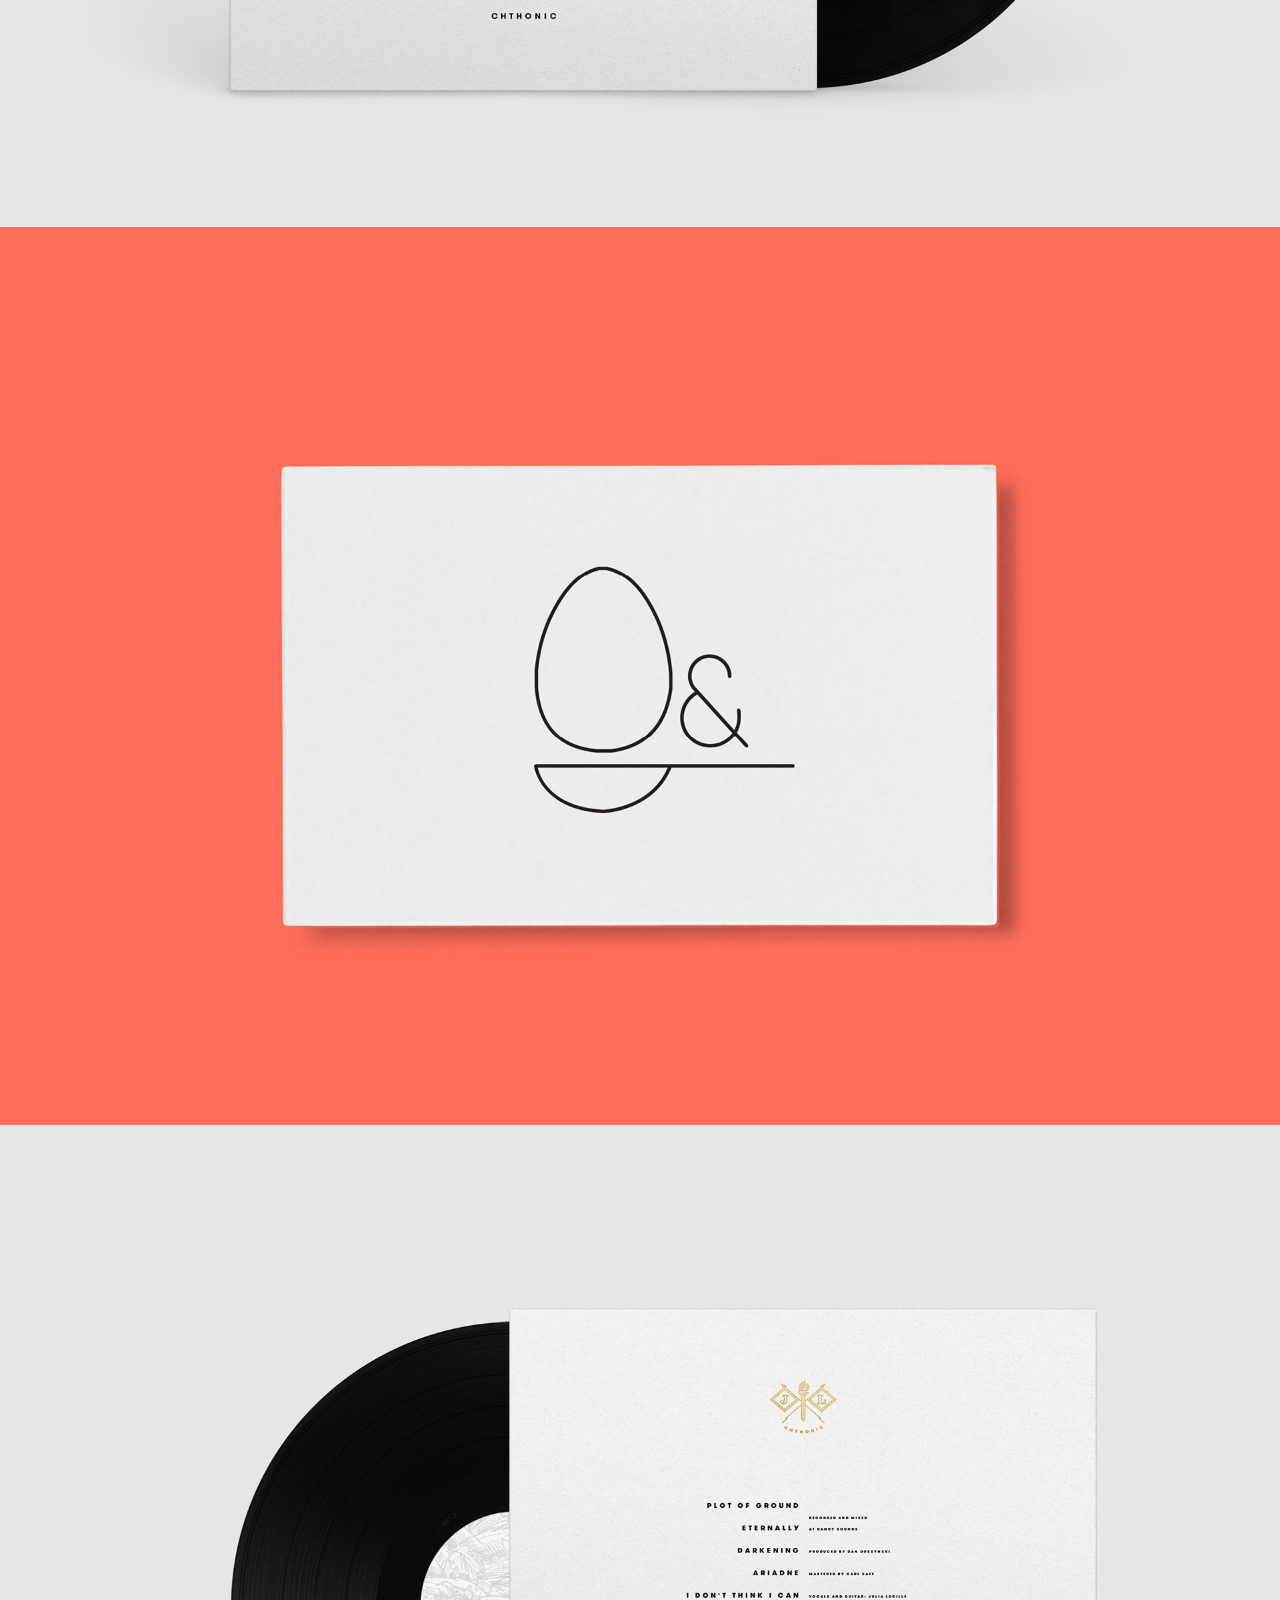
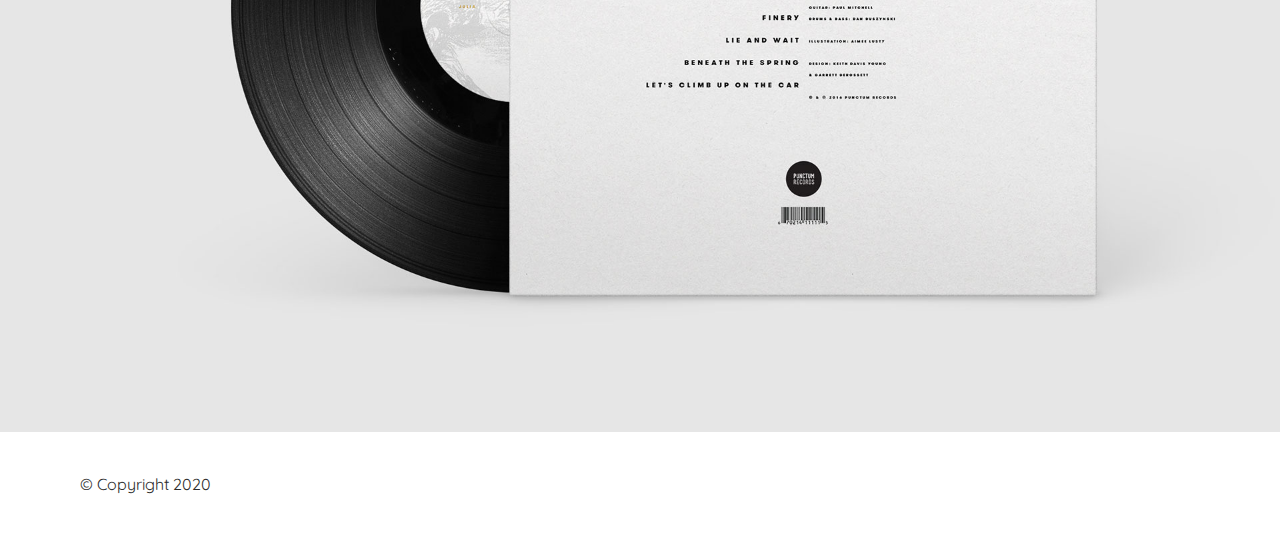
==== commit a3746315: "two" ====
--- a/src/portfolio-item.html
+++ b/src/portfolio-item.html
@@ -66,8 +66,8 @@
         <section class="site-content">
 
             <div class="page-desc">
-                 <h1>IKEA Singapore</h1>
-                <p><strong> JULY 2015</strong> ||| <strong>Skills:</strong> <i>Branding, Graphic Design, Website</i> ||| <strong>URL:</strong> <a href="#0"><i>Aristotheme</i></a></p>
+                <h1>Burger Queen</h1>
+                <p><strong> JULIO 2020</strong> ||| <strong>Skills:</strong> <i>Angular, Typescript, CSS, Bootstrap</i> ||| <strong>URL:</strong> <a href="#0"><i>Aristotheme</i></a></p>
                 <p>Varta quam nunc, blandit vel, luctus pulvinar, hendrerit id, lorem. Maecenas nec odio et ante tincidunt tempus. Donec vitae sapien ut libero venenatis faucibus. Nullam quis ante. Etiam sit amet orci eget eros faucibus tincidunt. </p>
             </div>
             
--- a/src/style.css
+++ b/src/style.css
@@ -156,7 +156,7 @@
 .site-title {
     font-family: 'Righteous',helvetica,sans-serif;
     font-size: 26px;
-    color: #90D4C5;
+    color: #22A0B6;
     line-height: 1.5em;
     position: relative;
     z-index: 12;
@@ -615,7 +615,7 @@
     color: #BBBBBB;
     transition: opacity 0.2s ease-in-out;
 }
-.project-meta a:hover { color: #90D4C5; }
+.project-meta a:hover { color: #22A0B6; }
 .project-meta .tags { margin-top: 17px; }
 .project-meta .tags a { margin-left: 10px; }
 .project-meta .tags a:first-child { margin-left: 0; }
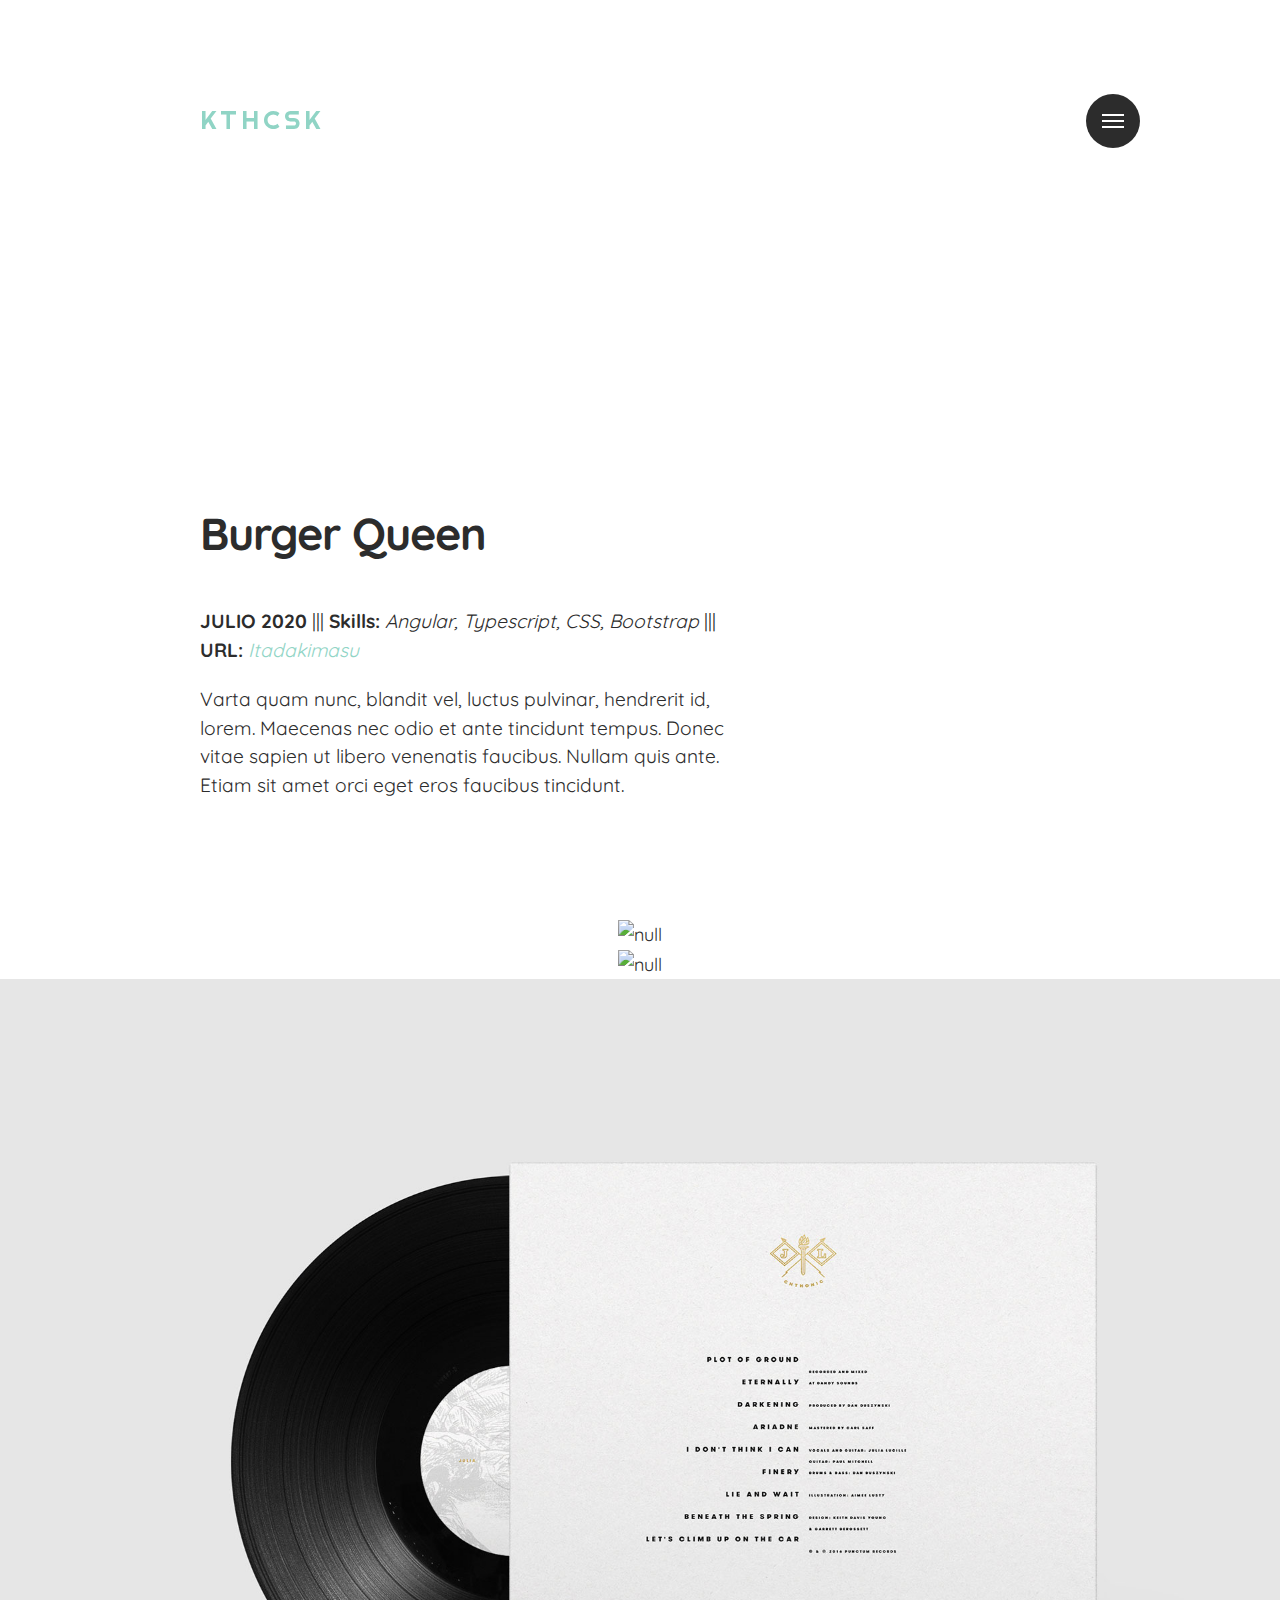
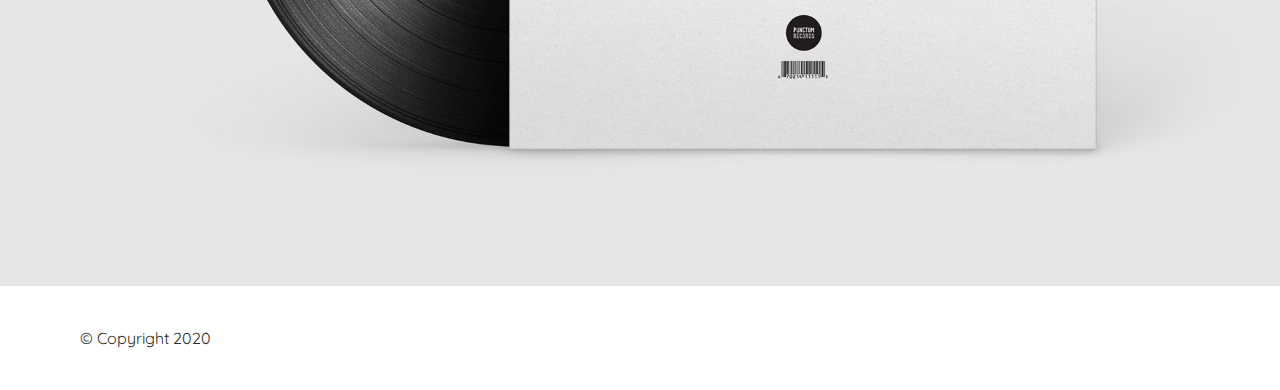
==== commit 95a01c2d: "3" ====
--- a/src/portfolio-item.html
+++ b/src/portfolio-item.html
@@ -67,7 +67,7 @@
 
             <div class="page-desc">
                 <h1>Burger Queen</h1>
-                <p><strong> JULIO 2020</strong> ||| <strong>Skills:</strong> <i>Angular, Typescript, CSS, Bootstrap</i> ||| <strong>URL:</strong> <a href="#0"><i>Aristotheme</i></a></p>
+                <p><strong> JULIO 2020</strong> ||| <strong>Skills:</strong> <i>Angular, Typescript, CSS, Bootstrap</i> ||| <strong>URL:</strong> <a href="https://itadakimasu-76cf7.firebaseapp.com/home"><i>Itadakimasu</i></a></p>
                 <p>Varta quam nunc, blandit vel, luctus pulvinar, hendrerit id, lorem. Maecenas nec odio et ante tincidunt tempus. Donec vitae sapien ut libero venenatis faucibus. Nullam quis ante. Etiam sit amet orci eget eros faucibus tincidunt. </p>
             </div>
             
@@ -76,25 +76,25 @@
                 <div class="project-assets">
                     <div class="image">
                         <div data-picture>
-                            <div data-src="../img/item-1.jpg"></div>
-                            <div data-src="../img/item-1.jpg" data-media="(-webkit-min-device-pixel-ratio: 2),(min--moz-device-pixel-ratio: 2),(-o-min-device-pixel-ratio: 2/1),(min-device-pixel-ratio: 2),(min-resolution: 192dpi),(min-resolution: 2dppx)"></div>
+                            <div data-src="https://raw.githubusercontent.com/Kthcsk/SCL013-burger-queen/master/burgerQueen/src/assets/Readme/Producto-final-2.png"></div>
+                            <div data-src="https://raw.githubusercontent.com/Kthcsk/SCL013-burger-queen/master/burgerQueen/src/assets/Readme/Producto-final-2.png" data-media="(-webkit-min-device-pixel-ratio: 2),(min--moz-device-pixel-ratio: 2),(-o-min-device-pixel-ratio: 2/1),(min-device-pixel-ratio: 2),(min-resolution: 192dpi),(min-resolution: 2dppx)"></div>
                             <!--[if (lt IE 9) & (!IEMobile)]>
-                                <div data-src="../img/item-1.jpg"></div>
+                                <div data-src="https://raw.githubusercontent.com/Kthcsk/SCL013-burger-queen/master/burgerQueen/src/assets/Readme/Producto-final-2.png"></div>
                             <![endif]-->
                             <noscript>
-                                <img src="../img/item-1.jpg" alt="" />
+                                <img src="https://raw.githubusercontent.com/Kthcsk/SCL013-burger-queen/master/burgerQueen/src/assets/Readme/Producto-final-2.png" alt="" />
                             </noscript>
                         </div>
                     </div>
                     <div class="image">
                         <div data-picture>
-                            <div data-src="../img/item-2.jpg"></div>
-                            <div data-src="../img/item-2.jpg" data-media="(-webkit-min-device-pixel-ratio: 2),(min--moz-device-pixel-ratio: 2),(-o-min-device-pixel-ratio: 2/1),(min-device-pixel-ratio: 2),(min-resolution: 192dpi),(min-resolution: 2dppx)"></div>
+                            <div data-src="https://raw.githubusercontent.com/Kthcsk/SCL013-burger-queen/master/burgerQueen/src/assets/Readme/Producto-final-5.png"></div>
+                            <div data-src="https://raw.githubusercontent.com/Kthcsk/SCL013-burger-queen/master/burgerQueen/src/assets/Readme/Producto-final-5.png" data-media="(-webkit-min-device-pixel-ratio: 2),(min--moz-device-pixel-ratio: 2),(-o-min-device-pixel-ratio: 2/1),(min-device-pixel-ratio: 2),(min-resolution: 192dpi),(min-resolution: 2dppx)"></div>
                             <!--[if (lt IE 9) & (!IEMobile)]>
                                 <div data-src="../img/item-2.jpg"></div>
                             <![endif]-->
                             <noscript>
-                                <img src="../img/item-2.jpg" alt="" />
+                                <img src="https://raw.githubusercontent.com/Kthcsk/SCL013-burger-queen/master/burgerQueen/src/assets/Readme/Producto-final-5.png" alt="" />
                             </noscript>
                         </div>
                     </div>
